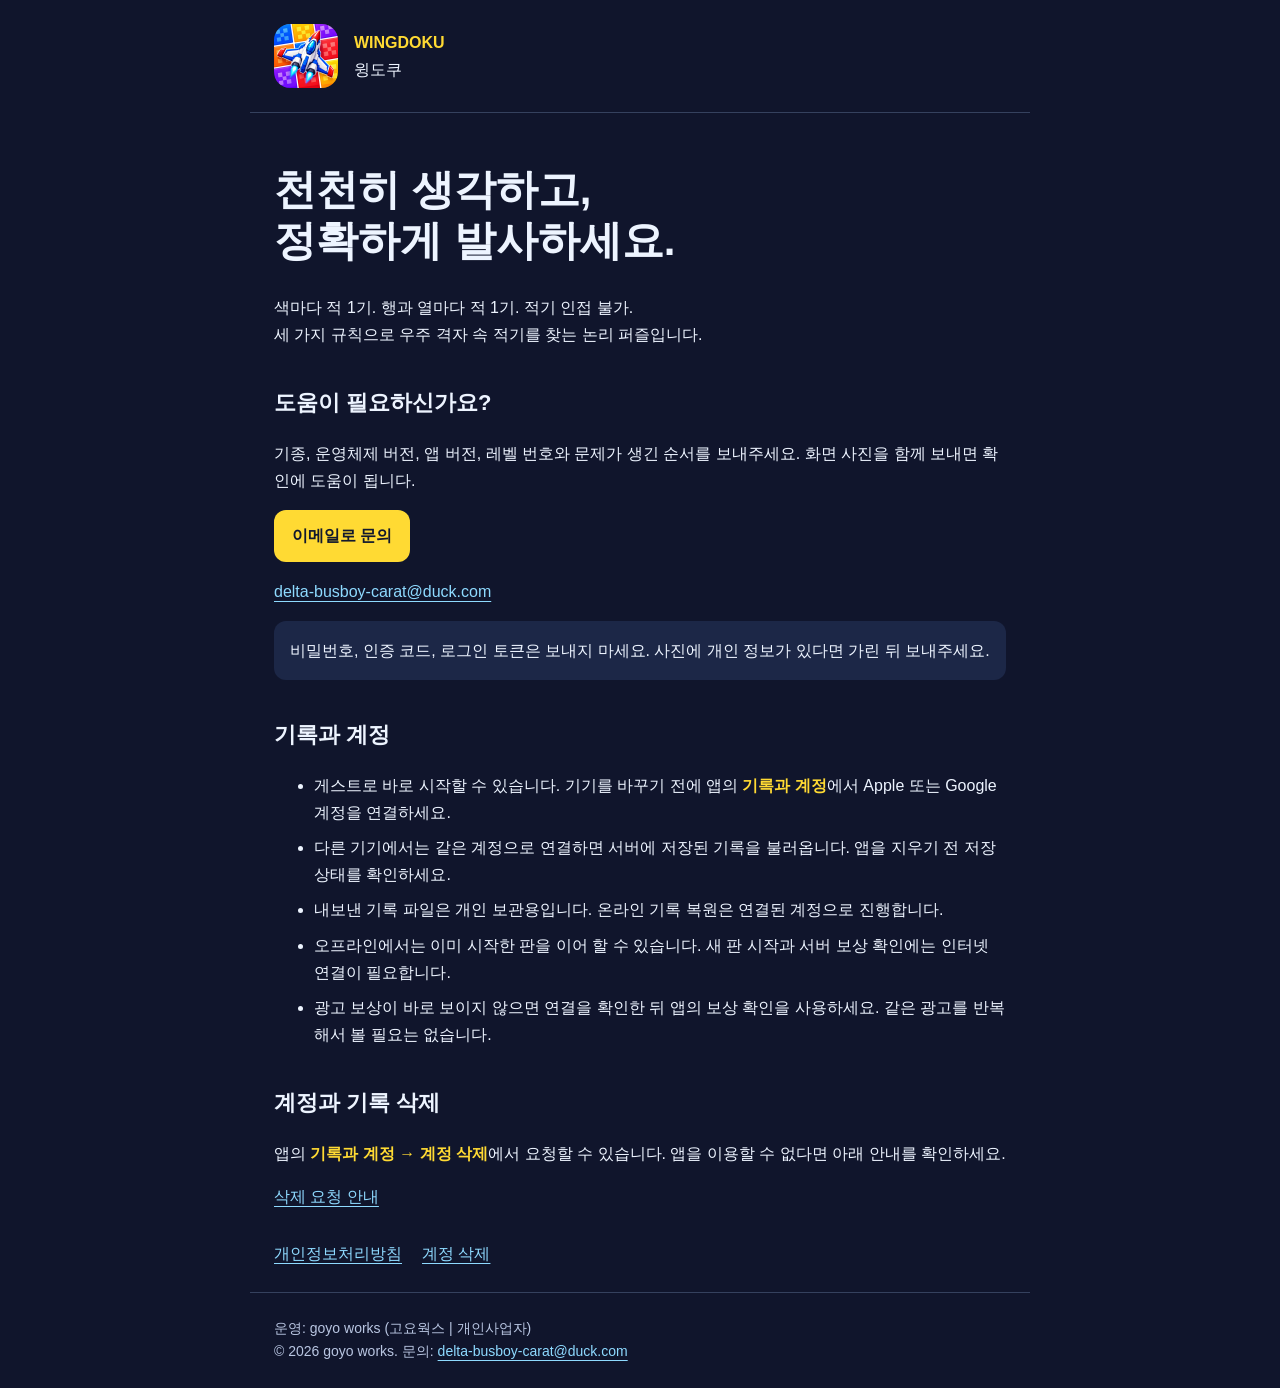
==== index.html @ 507a2681 "docs: publish Wingdoku support and privacy pages" ====
<!doctype html><html lang="ko"><head><meta charset="utf-8"><meta name="viewport" content="width=device-width,initial-scale=1"><meta name="description" content="윙도쿠 공식 고객지원. 계정 연결, 기록 복원, 게임 이용 문의를 안내합니다."><title>윙도쿠 · 고객지원</title><link rel="stylesheet" href="style.css"></head><body>
<header><img src="icon.png" alt="격자 위의 윙도쿠 비행기"><a href="./"><strong>WINGDOKU</strong><br>윙도쿠</a></header>
<main><h1>천천히 생각하고,<br>정확하게 발사하세요.</h1><p>색마다 적 1기. 행과 열마다 적 1기. 적기 인접 불가.<br>세 가지 규칙으로 우주 격자 속 적기를 찾는 논리 퍼즐입니다.</p>
<section><h2>도움이 필요하신가요?</h2><p>기종, 운영체제 버전, 앱 버전, 레벨 번호와 문제가 생긴 순서를 보내주세요. 화면 사진을 함께 보내면 확인에 도움이 됩니다.</p><a class="button" href="mailto:delta-busboy-carat@duck.com?subject=%EC%9C%99%EB%8F%84%EC%BF%A0%20%EB%AC%B8%EC%9D%98">이메일로 문의</a><p><a href="mailto:delta-busboy-carat@duck.com">delta-busboy-carat@duck.com</a></p><p class="note">비밀번호, 인증 코드, 로그인 토큰은 보내지 마세요. 사진에 개인 정보가 있다면 가린 뒤 보내주세요.</p></section>
<section><h2>기록과 계정</h2><ul><li>게스트로 바로 시작할 수 있습니다. 기기를 바꾸기 전에 앱의 <strong>기록과 계정</strong>에서 Apple 또는 Google 계정을 연결하세요.</li><li>다른 기기에서는 같은 계정으로 연결하면 서버에 저장된 기록을 불러옵니다. 앱을 지우기 전 저장 상태를 확인하세요.</li><li>내보낸 기록 파일은 개인 보관용입니다. 온라인 기록 복원은 연결된 계정으로 진행합니다.</li><li>오프라인에서는 이미 시작한 판을 이어 할 수 있습니다. 새 판 시작과 서버 보상 확인에는 인터넷 연결이 필요합니다.</li><li>광고 보상이 바로 보이지 않으면 연결을 확인한 뒤 앱의 보상 확인을 사용하세요. 같은 광고를 반복해서 볼 필요는 없습니다.</li></ul></section>
<section><h2>계정과 기록 삭제</h2><p>앱의 <strong>기록과 계정 → 계정 삭제</strong>에서 요청할 수 있습니다. 앱을 이용할 수 없다면 아래 안내를 확인하세요.</p><a href="delete-account.html">삭제 요청 안내</a></section>
<nav aria-label="안내 페이지"><a href="privacy.html">개인정보처리방침</a><a href="delete-account.html">계정 삭제</a></nav></main>
<footer>운영: goyo works (고요웍스 | 개인사업자)<br>© 2026 goyo works. 문의: <a href="mailto:delta-busboy-carat@duck.com">delta-busboy-carat@duck.com</a></footer></body></html>
---- style.css ----
:root{color-scheme:dark;font-family:-apple-system,BlinkMacSystemFont,"Segoe UI",sans-serif;color:#edf4ff;background:#10152c;line-height:1.7}*{box-sizing:border-box}body{margin:0}header,main,footer{max-width:780px;margin:auto;padding:24px}header{display:flex;align-items:center;gap:16px;border-bottom:1px solid #35415e}header img{width:64px;height:64px;border-radius:16px}header a{color:inherit;text-decoration:none}h1{font-size:clamp(28px,6vw,42px);line-height:1.2}h2{font-size:22px;margin-top:36px}p,li{overflow-wrap:anywhere}a{color:#8edaff;text-underline-offset:4px}a:focus-visible{outline:3px solid #ffda33;outline-offset:5px}nav{display:flex;flex-wrap:wrap;gap:20px}section{margin:30px 0}strong{color:#ffda33}.button{display:inline-block;color:#12192e;background:#ffda33;border-radius:12px;padding:12px 18px;font-weight:700;text-decoration:none}footer{font-size:14px;color:#b9c6e2;border-top:1px solid #35415e}li{margin:8px 0}.note{background:#1c2747;padding:16px;border-radius:12px}.meta{color:#b9c6e2;font-size:14px}@media(max-width:420px){header,main,footer{padding:20px}}
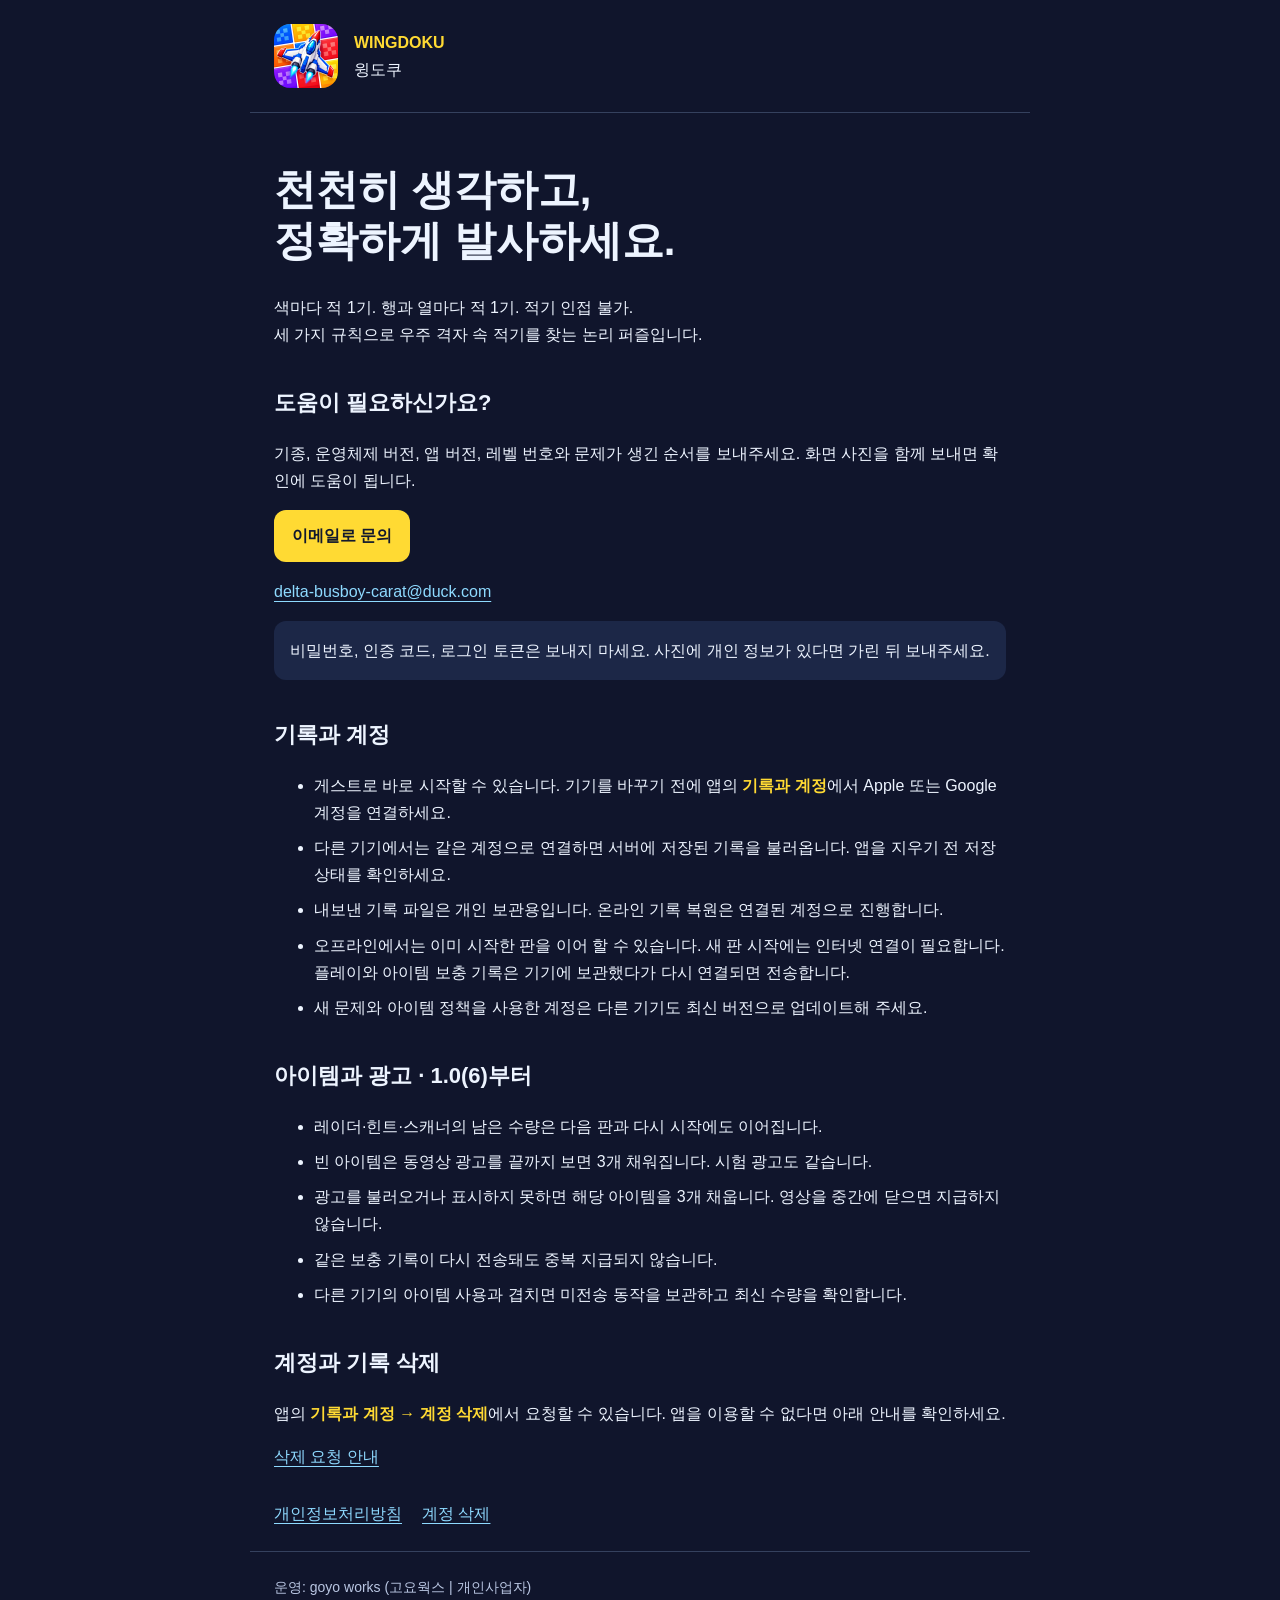
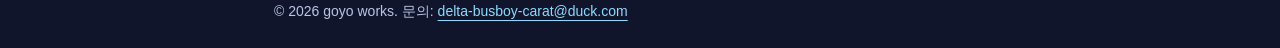
==== commit 5d6e955e: "docs: update item and ad FAQ for version 1.0(6)" ====
--- a/index.html
+++ b/index.html
@@ -2,7 +2,8 @@
 <header><img src="icon.png" alt="격자 위의 윙도쿠 비행기"><a href="./"><strong>WINGDOKU</strong><br>윙도쿠</a></header>
 <main><h1>천천히 생각하고,<br>정확하게 발사하세요.</h1><p>색마다 적 1기. 행과 열마다 적 1기. 적기 인접 불가.<br>세 가지 규칙으로 우주 격자 속 적기를 찾는 논리 퍼즐입니다.</p>
 <section><h2>도움이 필요하신가요?</h2><p>기종, 운영체제 버전, 앱 버전, 레벨 번호와 문제가 생긴 순서를 보내주세요. 화면 사진을 함께 보내면 확인에 도움이 됩니다.</p><a class="button" href="mailto:delta-busboy-carat@duck.com?subject=%EC%9C%99%EB%8F%84%EC%BF%A0%20%EB%AC%B8%EC%9D%98">이메일로 문의</a><p><a href="mailto:delta-busboy-carat@duck.com">delta-busboy-carat@duck.com</a></p><p class="note">비밀번호, 인증 코드, 로그인 토큰은 보내지 마세요. 사진에 개인 정보가 있다면 가린 뒤 보내주세요.</p></section>
-<section><h2>기록과 계정</h2><ul><li>게스트로 바로 시작할 수 있습니다. 기기를 바꾸기 전에 앱의 <strong>기록과 계정</strong>에서 Apple 또는 Google 계정을 연결하세요.</li><li>다른 기기에서는 같은 계정으로 연결하면 서버에 저장된 기록을 불러옵니다. 앱을 지우기 전 저장 상태를 확인하세요.</li><li>내보낸 기록 파일은 개인 보관용입니다. 온라인 기록 복원은 연결된 계정으로 진행합니다.</li><li>오프라인에서는 이미 시작한 판을 이어 할 수 있습니다. 새 판 시작과 서버 보상 확인에는 인터넷 연결이 필요합니다.</li><li>광고 보상이 바로 보이지 않으면 연결을 확인한 뒤 앱의 보상 확인을 사용하세요. 같은 광고를 반복해서 볼 필요는 없습니다.</li></ul></section>
+<section><h2>기록과 계정</h2><ul><li>게스트로 바로 시작할 수 있습니다. 기기를 바꾸기 전에 앱의 <strong>기록과 계정</strong>에서 Apple 또는 Google 계정을 연결하세요.</li><li>다른 기기에서는 같은 계정으로 연결하면 서버에 저장된 기록을 불러옵니다. 앱을 지우기 전 저장 상태를 확인하세요.</li><li>내보낸 기록 파일은 개인 보관용입니다. 온라인 기록 복원은 연결된 계정으로 진행합니다.</li><li>오프라인에서는 이미 시작한 판을 이어 할 수 있습니다. 새 판 시작에는 인터넷 연결이 필요합니다. 플레이와 아이템 보충 기록은 기기에 보관했다가 다시 연결되면 전송합니다.</li><li>새 문제와 아이템 정책을 사용한 계정은 다른 기기도 최신 버전으로 업데이트해 주세요.</li></ul></section>
+<section><h2>아이템과 광고 · 1.0(6)부터</h2><ul><li>레이더·힌트·스캐너의 남은 수량은 다음 판과 다시 시작에도 이어집니다.</li><li>빈 아이템은 동영상 광고를 끝까지 보면 3개 채워집니다. 시험 광고도 같습니다.</li><li>광고를 불러오거나 표시하지 못하면 해당 아이템을 3개 채웁니다. 영상을 중간에 닫으면 지급하지 않습니다.</li><li>같은 보충 기록이 다시 전송돼도 중복 지급되지 않습니다.</li><li>다른 기기의 아이템 사용과 겹치면 미전송 동작을 보관하고 최신 수량을 확인합니다.</li></ul></section>
 <section><h2>계정과 기록 삭제</h2><p>앱의 <strong>기록과 계정 → 계정 삭제</strong>에서 요청할 수 있습니다. 앱을 이용할 수 없다면 아래 안내를 확인하세요.</p><a href="delete-account.html">삭제 요청 안내</a></section>
 <nav aria-label="안내 페이지"><a href="privacy.html">개인정보처리방침</a><a href="delete-account.html">계정 삭제</a></nav></main>
 <footer>운영: goyo works (고요웍스 | 개인사업자)<br>© 2026 goyo works. 문의: <a href="mailto:delta-busboy-carat@duck.com">delta-busboy-carat@duck.com</a></footer></body></html>
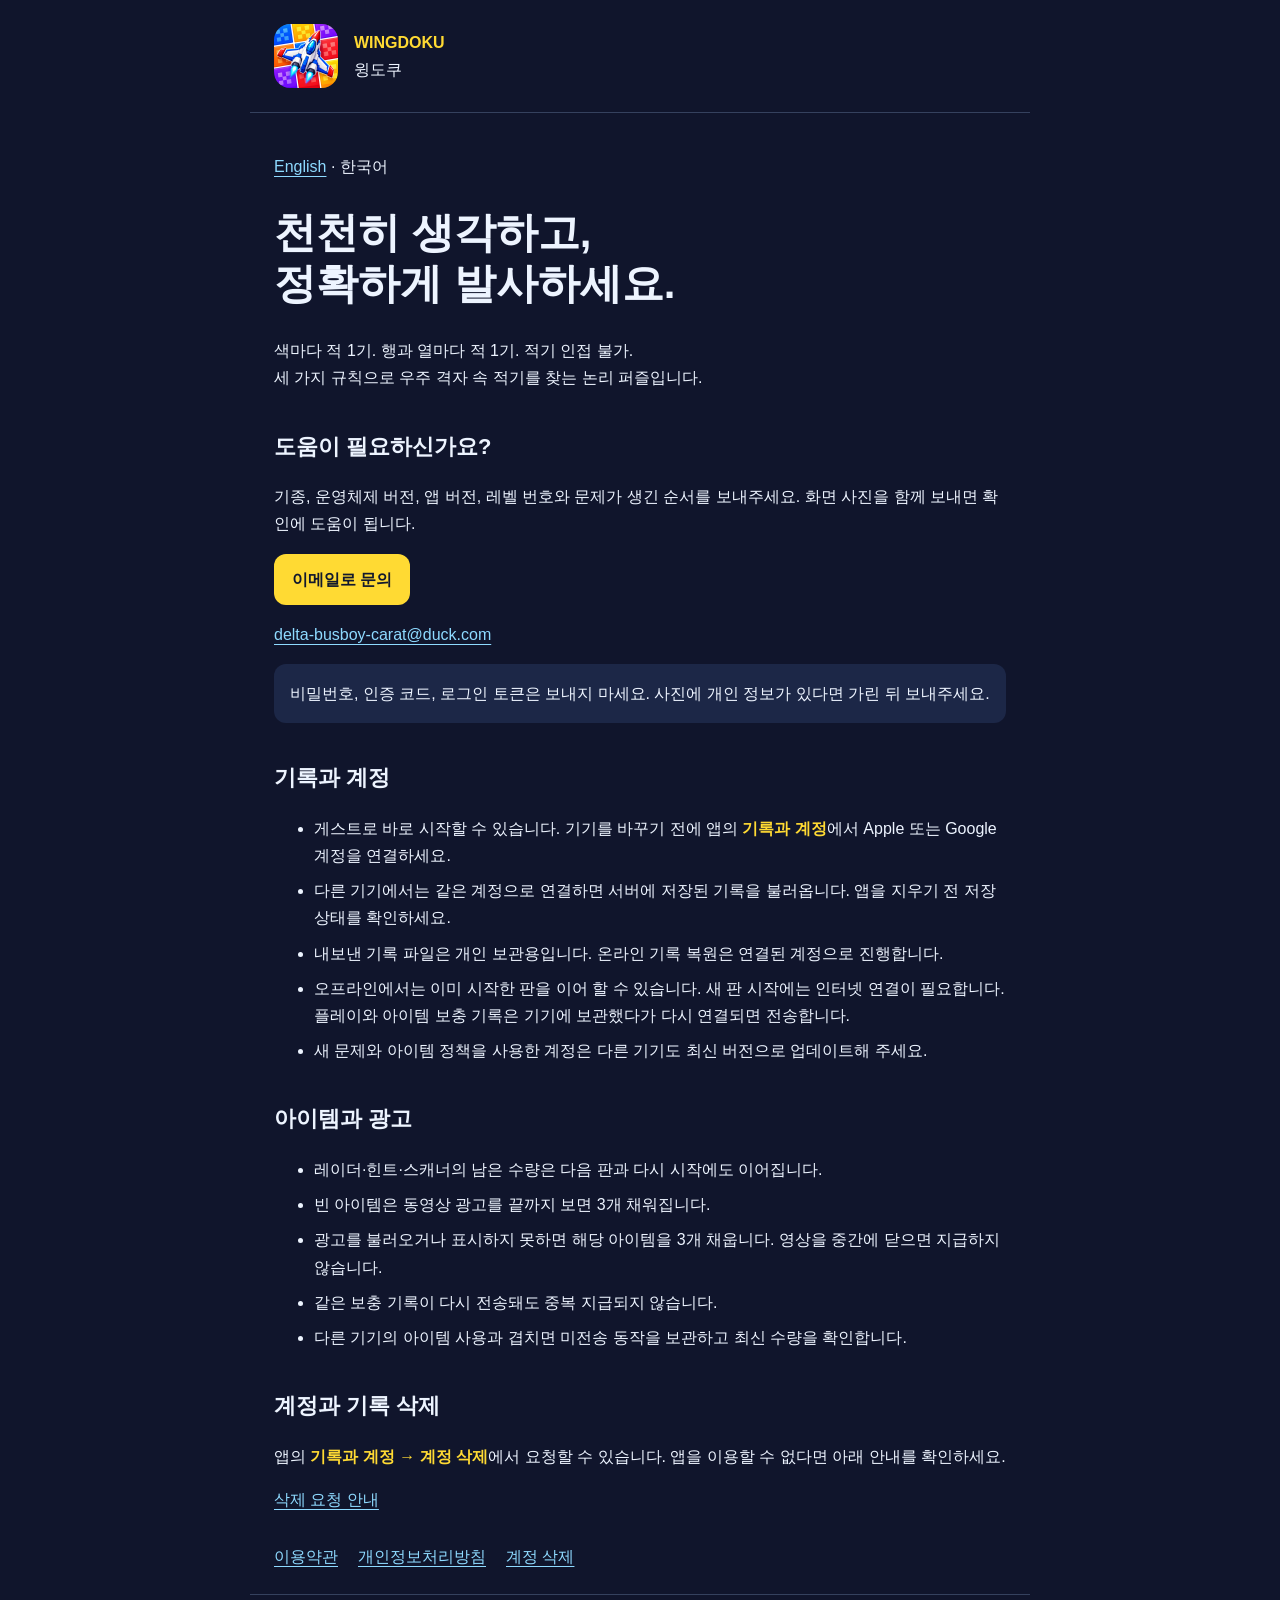
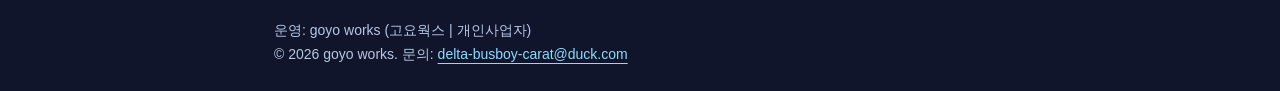
==== commit 893b3fe2: "docs: add bilingual legal pages and Pages deployment build" ====
--- a/index.html
+++ b/index.html
@@ -1,9 +1,9 @@
 <!doctype html><html lang="ko"><head><meta charset="utf-8"><meta name="viewport" content="width=device-width,initial-scale=1"><meta name="description" content="윙도쿠 공식 고객지원. 계정 연결, 기록 복원, 게임 이용 문의를 안내합니다."><title>윙도쿠 · 고객지원</title><link rel="stylesheet" href="style.css"></head><body>
 <header><img src="icon.png" alt="격자 위의 윙도쿠 비행기"><a href="./"><strong>WINGDOKU</strong><br>윙도쿠</a></header>
-<main><h1>천천히 생각하고,<br>정확하게 발사하세요.</h1><p>색마다 적 1기. 행과 열마다 적 1기. 적기 인접 불가.<br>세 가지 규칙으로 우주 격자 속 적기를 찾는 논리 퍼즐입니다.</p>
+<main><p><a href="index-en.html" lang="en">English</a> · 한국어</p><h1>천천히 생각하고,<br>정확하게 발사하세요.</h1><p>색마다 적 1기. 행과 열마다 적 1기. 적기 인접 불가.<br>세 가지 규칙으로 우주 격자 속 적기를 찾는 논리 퍼즐입니다.</p>
 <section><h2>도움이 필요하신가요?</h2><p>기종, 운영체제 버전, 앱 버전, 레벨 번호와 문제가 생긴 순서를 보내주세요. 화면 사진을 함께 보내면 확인에 도움이 됩니다.</p><a class="button" href="mailto:delta-busboy-carat@duck.com?subject=%EC%9C%99%EB%8F%84%EC%BF%A0%20%EB%AC%B8%EC%9D%98">이메일로 문의</a><p><a href="mailto:delta-busboy-carat@duck.com">delta-busboy-carat@duck.com</a></p><p class="note">비밀번호, 인증 코드, 로그인 토큰은 보내지 마세요. 사진에 개인 정보가 있다면 가린 뒤 보내주세요.</p></section>
 <section><h2>기록과 계정</h2><ul><li>게스트로 바로 시작할 수 있습니다. 기기를 바꾸기 전에 앱의 <strong>기록과 계정</strong>에서 Apple 또는 Google 계정을 연결하세요.</li><li>다른 기기에서는 같은 계정으로 연결하면 서버에 저장된 기록을 불러옵니다. 앱을 지우기 전 저장 상태를 확인하세요.</li><li>내보낸 기록 파일은 개인 보관용입니다. 온라인 기록 복원은 연결된 계정으로 진행합니다.</li><li>오프라인에서는 이미 시작한 판을 이어 할 수 있습니다. 새 판 시작에는 인터넷 연결이 필요합니다. 플레이와 아이템 보충 기록은 기기에 보관했다가 다시 연결되면 전송합니다.</li><li>새 문제와 아이템 정책을 사용한 계정은 다른 기기도 최신 버전으로 업데이트해 주세요.</li></ul></section>
-<section><h2>아이템과 광고 · 1.0(6)부터</h2><ul><li>레이더·힌트·스캐너의 남은 수량은 다음 판과 다시 시작에도 이어집니다.</li><li>빈 아이템은 동영상 광고를 끝까지 보면 3개 채워집니다. 시험 광고도 같습니다.</li><li>광고를 불러오거나 표시하지 못하면 해당 아이템을 3개 채웁니다. 영상을 중간에 닫으면 지급하지 않습니다.</li><li>같은 보충 기록이 다시 전송돼도 중복 지급되지 않습니다.</li><li>다른 기기의 아이템 사용과 겹치면 미전송 동작을 보관하고 최신 수량을 확인합니다.</li></ul></section>
+<section><h2>아이템과 광고</h2><ul><li>레이더·힌트·스캐너의 남은 수량은 다음 판과 다시 시작에도 이어집니다.</li><li>빈 아이템은 동영상 광고를 끝까지 보면 3개 채워집니다.</li><li>광고를 불러오거나 표시하지 못하면 해당 아이템을 3개 채웁니다. 영상을 중간에 닫으면 지급하지 않습니다.</li><li>같은 보충 기록이 다시 전송돼도 중복 지급되지 않습니다.</li><li>다른 기기의 아이템 사용과 겹치면 미전송 동작을 보관하고 최신 수량을 확인합니다.</li></ul></section>
 <section><h2>계정과 기록 삭제</h2><p>앱의 <strong>기록과 계정 → 계정 삭제</strong>에서 요청할 수 있습니다. 앱을 이용할 수 없다면 아래 안내를 확인하세요.</p><a href="delete-account.html">삭제 요청 안내</a></section>
-<nav aria-label="안내 페이지"><a href="privacy.html">개인정보처리방침</a><a href="delete-account.html">계정 삭제</a></nav></main>
+<nav aria-label="안내 페이지"><a href="terms.html">이용약관</a><a href="privacy.html">개인정보처리방침</a><a href="delete-account.html">계정 삭제</a></nav></main>
 <footer>운영: goyo works (고요웍스 | 개인사업자)<br>© 2026 goyo works. 문의: <a href="mailto:delta-busboy-carat@duck.com">delta-busboy-carat@duck.com</a></footer></body></html>
